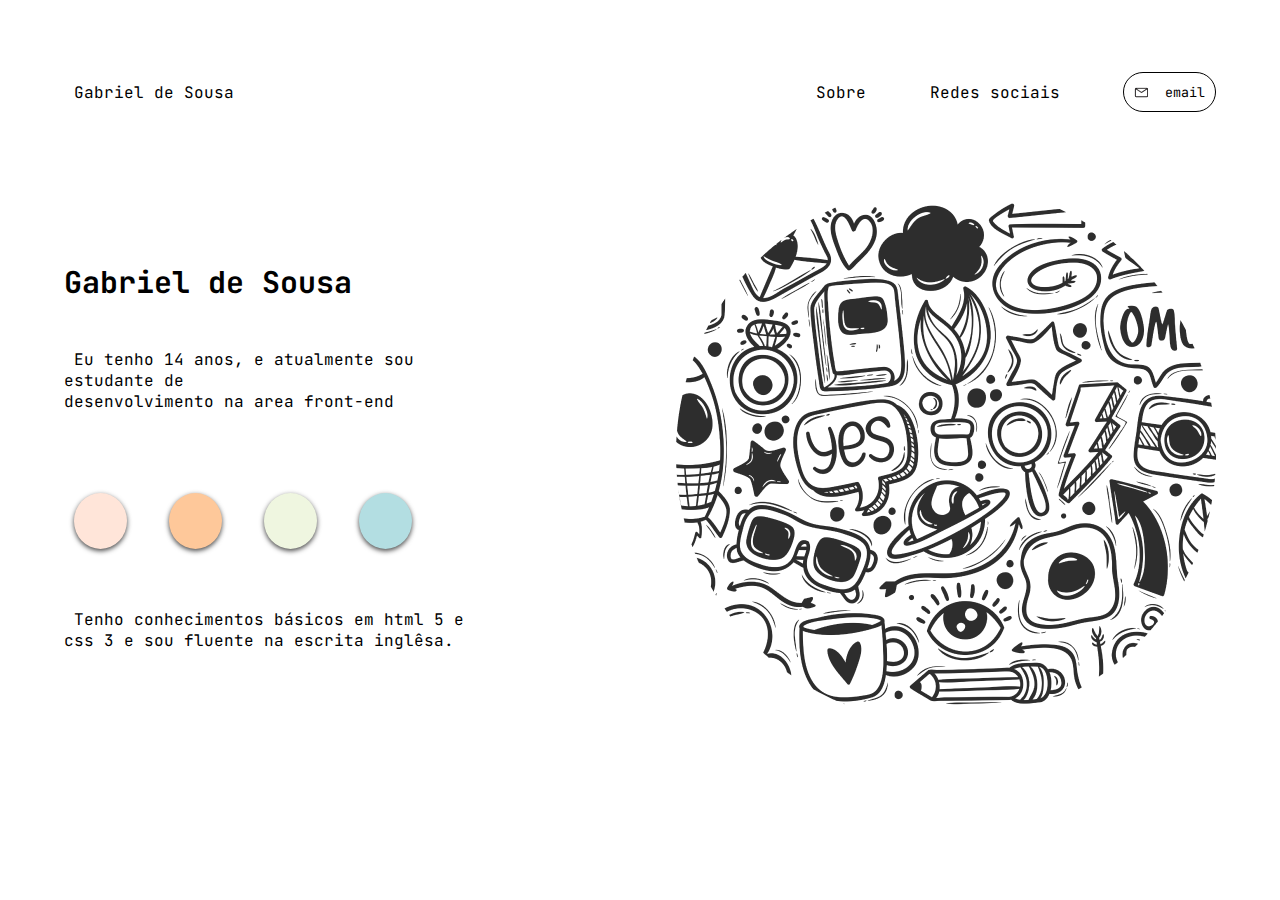
==== 003/portifólio.html @ f8b0aa6a "meu portfolio" ====
<!DOCTYPE html>
<html lang="pt-br">
<head>
    <meta charset="UTF-8">
    <meta http-equiv="X-UA-Compatible" content="IE=edge">
    <meta name="viewport" content="width=device-width, initial-scale=1.0">
    <title>portifólio idea</title>
    <link rel="stylesheet" href="assets/css/style.css"> 

</head>
<body>
    <nav>
        <button id="btnMenu">Menu</button>   
        <p>Gabriel de Sousa</p>
        <ul>
            <li>Sobre</li>
            <li>Redes sociais</li>
            <button><img src="assets/img/mail.png" alt="icone de email"><p>email</p></button>
        </ul>
        <div id="fundo">

        </div>
    </nav>
    <main>

        <section id="parte1">
            <h1>Gabriel de Sousa</h1> <br>
              <p>
                  Eu tenho 14 anos, e atualmente sou estudante de <br>
                  desenvolvimento na area front-end
              </p> <br> 
              <p id="paletas">
                <span id="span1"></span>
                <span id="span2"></span>
                <span id="span3"></span>
                <span id="span4"></span>
              </p>
              <p>Tenho conhecimentos
                básicos em html 5 e css 3 e sou fluente na escrita inglêsa.</p>
        </section>
        <section id="parte2">
            <img src="assets/img/221 1.png" alt="imagem de fundo">
        </section>
    </main>
    <script src="assets/js/index.js"></script>
</body>
</html>
---- 003/assets/css/style.css ----
@import url('https://fonts.googleapis.com/css2?family=JetBrains+Mono:wght@100;200;300;400;500;600;700;800&display=swap%27');
:root {
    --color1: black;
    --color2: white;
    --colorshadow: rgba(0, 0, 0, 0.726);
    --rgbcolor: rgb(26, 27, 29);

    --fonteTitulo: 'JetBrains Mono', monospace;

    /*cores da paleta*/
    --colorPaleta1: #FFE5D9;
    --colorPaleta2: #FEC89A;
    --colorPaleta3: #EFF6E0;
    --colorPaleta4: #B3DEE2;
}


* {
    font-family: var(--fonteTitulo);  
    margin: 0px;
    padding: 0px;
    list-style: none;
    overflow-x: hidden;
}

nav {
    width: 90%;
    height: auto;
    margin: auto;
    padding: 72px 20px ; 
    display: flex;
    justify-content: space-between;
    align-items: center;
    font-family: var(--fontetitulo);
}

ul {
    display: flex;
    width: 400px;
    justify-content: space-between;
    align-items: center;
}
ul > li {
    cursor: pointer;
}

button {
    padding: 10px;
    border-radius: 20px;
    border: 1px solid var(--color1);
    background-color: transparent;
    cursor: pointer;
    display: flex;
    align-items: center;
}

ul > button > img {
    margin-right: 6px;
}

button#btnMenu {
    display: none;
    z-index: 1;
}

main > section#parte1 {
    max-width: 400px;        
    min-width: 320px;
}

main {
    width: 90%;
    margin: auto;
    display: flex;
    justify-content: space-between;
    align-items: center;
}

main > section > h1{
    font-size: 30px;
}

p {
    text-indent: 10px ;
}

main {
    width: 90%;
    margin: auto;
}

main > section#parte1 {
    max-width: 400px;
}

main > section#parte1 > h1 {
    font-size: 30px;
    margin-bottom: 26px;
}

main > section#parte1 > p#paletas {
    display: flex;
    margin: 50px 0px;
    padding: 10px;
    box-shadow: 10px;
}

main > section#parte1 > p > span {
    width: 56px;
    height: 56px;
    border-radius: 50%;
    display: block;
    margin-right: 42px; 
    box-shadow: 0px 2px  5px var(--colorshadow);
}

main > section#parte1 > p > span#span1 {
   background-color: var(--colorPaleta1);   
}

main > section#parte1 > p > span#span2 {
    background-color: var(--colorPaleta2);
}

main > section#parte1 > p > span#span3 {
    background-color: var(--colorPaleta3);
}

main > section#parte1 > p > span#span4 {
    background-color: var(--colorPaleta4);
}
/* respoinsividade */

@media screen and (max-width: 1045px) {
    main{
        display: block;
        width: 100%;
        padding-bottom: 600px;
    }

    section#parte2 {
        top: 800px;
        position: absolute;
        margin-left: 50%;
        transform: translate(-50%);
        text-align: center;
    }

    section#parte1 {
        bottom: 0px;
        margin-left: 50%;
        transform: translate(-50%);
        position: absolute;
    }

    section#parte2 {
        width: 100%;
    }

    section#parte2 > img {
    margin: auto;
    display: block;
    }

    main > section#parte1 > p#paletas {
        display: flex;
        margin: 50px 0px;
        padding: 10px;
        justify-content: space-between;
    }

    section#parte2 > img {
        margin: auto;
        display: block;
    }

}

@media screen and (max-width: 700px) {
    button#btnMenu {
        display: block;
    }

    nav > ul {
        width: 200px;
        height: 100vh;
        position: fixed;
        top: 0px;
        left: 0px;
        z-index: 2;
        padding: 20px 10px;
        background-color: var(--color2);
        display: none;
    }

    nav > div#fundo {
        position: fixed;
        top: 0px;
        left: 0px;
        width: 100%;
        height: 100vh;
        background-color: var(--colorshadow);
        z-index: 1;
        display: none;
    }

    nav > ul > li {
        padding-bottom: 20px;
    }

    nav > ul > button {
        border: none;
    }

    nav > p {
        display: none;
    }
}

@media screen and (max-width: 545px){
    section#parte2 > img {
        width: 400px;
    }
}
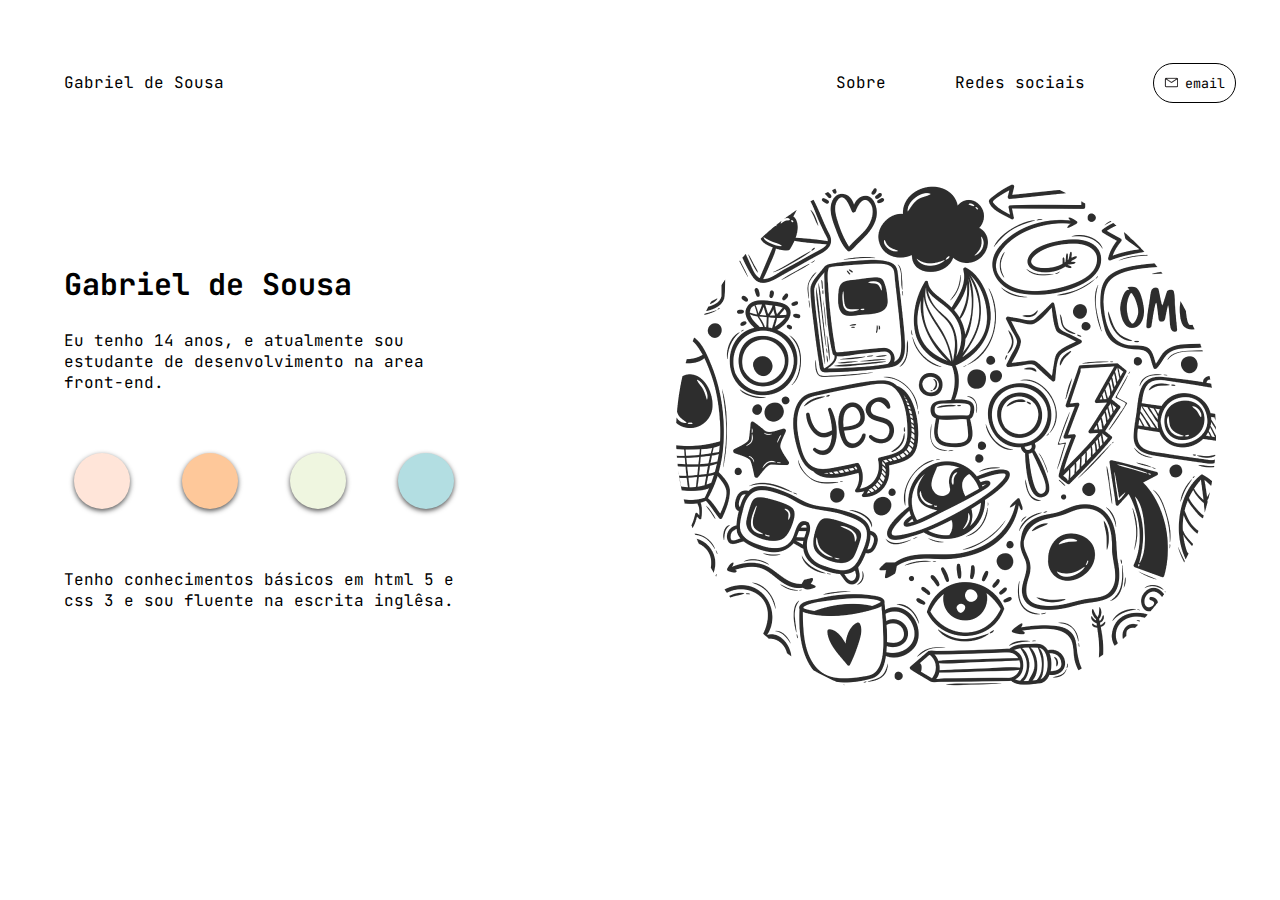
==== commit c0731839: "meu-portfolio" ====
--- a/003/portifólio.html
+++ b/003/portifólio.html
@@ -4,44 +4,57 @@
     <meta charset="UTF-8">
     <meta http-equiv="X-UA-Compatible" content="IE=edge">
     <meta name="viewport" content="width=device-width, initial-scale=1.0">
-    <title>portifólio idea</title>
+    <title>meu portfolio</title>
     <link rel="stylesheet" href="assets/css/style.css"> 
 
 </head>
 <body>
     <nav>
-        <button id="btnMenu">Menu</button>   
+        <button id="btnMenu">Menu</button>
+
         <p>Gabriel de Sousa</p>
         <ul>
             <li>Sobre</li>
-            <li>Redes sociais</li>
-            <button><img src="assets/img/mail.png" alt="icone de email"><p>email</p></button>
+            <li onclick="abrirRedesSociais()">Redes sociais</li>
+            <button><img src="assets/img/mail.png" alt="icone de email"> <p>email</p></button> 
         </ul>
-        <div id="fundo">
 
+        <div id="fundo"></div>
+    </nav>
+
+    <section id="redesSociais">
+        <div>
+            <a href="https://www.linkedin.com/in/gabriel-de-sousa-rocha-102a2a257/" target="_blank">
+                <img src="assets/img/Limav-Flat-Gradient-Social-Linkedin.ico" alt="icone do linkedin">
+            </a>
+
+            <a href="" target="_blank">
+                <img src="assets/img/discord-transparent-server-icon.png" alt="icone do discorde">
+            </a>
         </div>
-    </nav>
-    <main>
+    </section>
 
+    <main> 
         <section id="parte1">
-            <h1>Gabriel de Sousa</h1> <br>
-              <p>
-                  Eu tenho 14 anos, e atualmente sou estudante de <br>
-                  desenvolvimento na area front-end
-              </p> <br> 
-              <p id="paletas">
+            <h1>Gabriel de Sousa</h1>
+            <p>Eu tenho 14 anos, e atualmente sou estudante de  desenvolvimento na area front-end.</p>
+
+            <p id="paletas">
                 <span id="span1"></span>
                 <span id="span2"></span>
                 <span id="span3"></span>
                 <span id="span4"></span>
-              </p>
-              <p>Tenho conhecimentos
-                básicos em html 5 e css 3 e sou fluente na escrita inglêsa.</p>
+            </p>
+
+            <p>Tenho conhecimentos básicos em html 5 e css 3 e sou fluente na escrita inglêsa.</p>
         </section>
+
         <section id="parte2">
             <img src="assets/img/221 1.png" alt="imagem de fundo">
         </section>
-    </main>
+    </main>  
+
+    <!--? script -->
     <script src="assets/js/index.js"></script>
 </body>
 </html>--- a/003/assets/css/style.css
+++ b/003/assets/css/style.css
@@ -1,22 +1,23 @@
 @import url('https://fonts.googleapis.com/css2?family=JetBrains+Mono:wght@100;200;300;400;500;600;700;800&display=swap%27');
 :root {
-    --color1: black;
-    --color2: white;
-    --colorshadow: rgba(0, 0, 0, 0.726);
-    --rgbcolor: rgb(26, 27, 29);
-
+    /*? Cores */
+    --cor1: rgb(0, 0, 0);
+    --cor2: white;
+    --CorSombra: rgba(0, 0, 0, 0.671);
+    --corDoGabriel: rgb(26, 27, 29);
+
+    /*? Cores da paleta */
+    --corPaleta1: #FFE5D9;
+    --corPaleta2: #FEC89A;
+    --corPaleta3: #EFF6E0;
+    --corPaleta4: #B3DEE2;
+
+    /*? Fontes */
     --fonteTitulo: 'JetBrains Mono', monospace;
-
-    /*cores da paleta*/
-    --colorPaleta1: #FFE5D9;
-    --colorPaleta2: #FEC89A;
-    --colorPaleta3: #EFF6E0;
-    --colorPaleta4: #B3DEE2;
-}
-
+}
 
 * {
-    font-family: var(--fonteTitulo);  
+    font-family: var(--fonteTitulo);
     margin: 0px;
     padding: 0px;
     list-style: none;
@@ -27,11 +28,12 @@
     width: 90%;
     height: auto;
     margin: auto;
-    padding: 72px 20px ; 
+    padding: 72px 20px; 
     display: flex;
     justify-content: space-between;
     align-items: center;
     font-family: var(--fontetitulo);
+    position: relative;
 }
 
 ul {
@@ -39,7 +41,10 @@
     width: 400px;
     justify-content: space-between;
     align-items: center;
-}
+    position: absolute;
+    right: 0px;
+}
+
 ul > li {
     cursor: pointer;
 }
@@ -47,15 +52,11 @@
 button {
     padding: 10px;
     border-radius: 20px;
-    border: 1px solid var(--color1);
+    border: 1px solid var(--cor1);
     background-color: transparent;
     cursor: pointer;
     display: flex;
     align-items: center;
-}
-
-ul > button > img {
-    margin-right: 6px;
 }
 
 button#btnMenu {
@@ -63,11 +64,38 @@
     z-index: 1;
 }
 
-main > section#parte1 {
-    max-width: 400px;        
-    min-width: 320px;
-}
-
+ul > button > img {
+    margin-right: 6px;
+}
+
+section#redesSociais {
+    width: 100%;
+    height: 100%;
+    display: none;
+    align-items: center;
+    justify-content: center;
+    position: fixed;
+    top: 0px;
+    z-index: 2;
+    background-color: var(--CorSombra);
+}
+
+section#redesSociais > div {
+    width: 200px;
+    height: 100px;
+    padding: 20px;
+    border-radius: 20px;
+    display: flex;
+    align-items: center;
+    justify-content: space-around;
+    background-color: var(--cor2);
+}
+
+section#redesSociais > div > a > img {
+    width: 50px;
+}
+
+/*! Main -- */
 main {
     width: 90%;
     margin: auto;
@@ -76,21 +104,9 @@
     align-items: center;
 }
 
-main > section > h1{
-    font-size: 30px;
-}
-
-p {
-    text-indent: 10px ;
-}
-
-main {
-    width: 90%;
-    margin: auto;
-}
-
 main > section#parte1 {
     max-width: 400px;
+    min-width: 320px;
 }
 
 main > section#parte1 > h1 {
@@ -102,7 +118,7 @@
     display: flex;
     margin: 50px 0px;
     padding: 10px;
-    box-shadow: 10px;
+    justify-content: space-between;
 }
 
 main > section#parte1 > p > span {
@@ -110,73 +126,58 @@
     height: 56px;
     border-radius: 50%;
     display: block;
-    margin-right: 42px; 
-    box-shadow: 0px 2px  5px var(--colorshadow);
+    box-shadow: 0px 2px 5px var(--CorSombra);
 }
 
 main > section#parte1 > p > span#span1 {
-   background-color: var(--colorPaleta1);   
+    background-color: var(--corPaleta1);
 }
 
 main > section#parte1 > p > span#span2 {
-    background-color: var(--colorPaleta2);
+    background-color: var(--corPaleta2);
 }
 
 main > section#parte1 > p > span#span3 {
-    background-color: var(--colorPaleta3);
+    background-color: var(--corPaleta3);
 }
 
 main > section#parte1 > p > span#span4 {
-    background-color: var(--colorPaleta4);
-}
-/* respoinsividade */
+    background-color: var(--corPaleta4);
+}
 
 @media screen and (max-width: 1045px) {
-    main{
-        display: block;
-        width: 100%;
-        padding-bottom: 600px;
-    }
-
-    section#parte2 {
-        top: 800px;
-        position: absolute;
+    main {
+        display: block; 
+        width: 100%; 
+        padding-bottom: 600px; 
+    }
+
+    section#parte1,  section#parte2 {
         margin-left: 50%;
         transform: translate(-50%);
-        text-align: center;
-    }
-
-    section#parte1 {
-        bottom: 0px;
-        margin-left: 50%;
+        text-align: center; 
+    }
+
+    section#parte2 {
+        top: 600px;  
+        position: absolute;
+        margin-left: 52%;
         transform: translate(-50%);
-        position: absolute;
     }
 
     section#parte2 {
         width: 100%;
-    }
-
-    section#parte2 > img {
-    margin: auto;
-    display: block;
-    }
-
-    main > section#parte1 > p#paletas {
-        display: flex;
-        margin: 50px 0px;
-        padding: 10px;
-        justify-content: space-between;
     }
 
     section#parte2 > img {
         margin: auto;
         display: block;
     }
-
-}
-
+}
+
+/*? Copiar lição de casa */
 @media screen and (max-width: 700px) {
+    /*? Vamos resolver o menu, que esta quebrando */
     button#btnMenu {
         display: block;
     }
@@ -189,7 +190,7 @@
         left: 0px;
         z-index: 2;
         padding: 20px 10px;
-        background-color: var(--color2);
+        background-color: var(--cor2);
         display: none;
     }
 
@@ -198,8 +199,8 @@
         top: 0px;
         left: 0px;
         width: 100%;
-        height: 100vh;
-        background-color: var(--colorshadow);
+        height: 100vh; 
+        background-color: var(--CorSombra);
         z-index: 1;
         display: none;
     }
@@ -210,16 +211,24 @@
 
     nav > ul > button {
         border: none;
+        font-size: 16px;
+        font-family: var(--fonteTitulo);
+        padding: 0px;
+    }
+
+    nav > ul > button > img {
+        display: none;
     }
 
     nav > p {
         display: none;
     }
-}
-
-@media screen and (max-width: 545px){
+
+}
+
+@media screen and (max-width: 545px) {
+    /*? é pra diminuir a img quando chegar em 545px*/
     section#parte2 > img {
         width: 400px;
     }
-}
-
+}